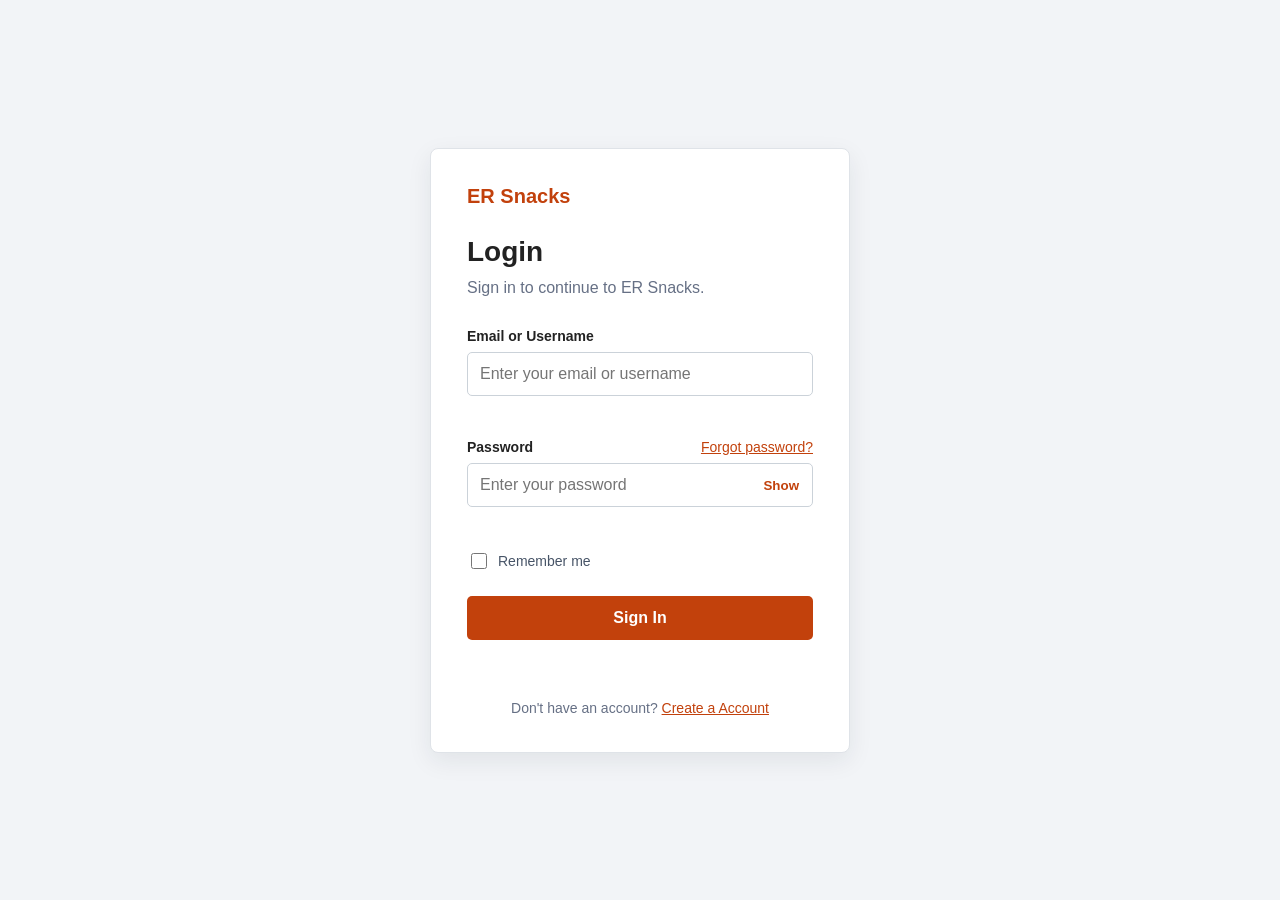
==== fontend/index.html @ fe82830e "Rename Index.html to index.html" ====
<!DOCTYPE html>
<html lang="en">

<head>
    <meta charset="UTF-8">
    <meta name="viewport" content="width=device-width, initial-scale=1.0">
    <title>ER Snacks — Sign In</title>
    <meta name="description" content="Sign in to ER Snacks Catering and order your favourite snacks and meals.">
    <link rel="preconnect" href="https://fonts.googleapis.com">
    <link rel="preconnect" href="https://fonts.gstatic.com" crossorigin>
    <link
        href="https://fonts.googleapis.com/css2?family=Lora:ital,wght@0,400;0,500;0,600;1,400;1,500&family=Nunito:wght@400;500;600;700;800&display=swap"
        rel="stylesheet">
    <link rel="stylesheet" href="../fontend/Css/login.css">
</head>

<body>
    <main class="login-page">
        <section class="login-card" aria-labelledby="loginTitle">
            <a href="../index.html" class="logo-link">ER Snacks</a>
            <h1 id="loginTitle">Login</h1>
            <p class="form-subtitle">Sign in to continue to ER Snacks.</p>

            <form id="loginForm" novalidate>
                <div class="field-group">
                    <label class="field-label" for="username">Email or Username</label>
                    <input type="text" id="username" name="username" class="field-input"
                        placeholder="Enter your email or username" autocomplete="username">
                    <span class="field-error" id="usernameError"></span>
                </div>

                <div class="field-group">
                    <div class="field-label-row">
                        <label class="field-label" for="password">Password</label>
                        <a href="#" class="field-forgot" id="forgotPassword">Forgot password?</a>
                    </div>
                    <div class="password-wrap">
                        <input type="password" id="password" name="password" class="field-input"
                            placeholder="Enter your password" autocomplete="current-password">
                        <button type="button" class="field-toggle" id="togglePassword">Show</button>
                    </div>
                    <span class="field-error" id="passwordError"></span>
                </div>

                <label class="checkbox-label" for="rememberMe">
                    <input type="checkbox" id="rememberMe" class="checkbox-input">
                    <span>Remember me</span>
                </label>

                <button type="submit" class="btn-submit" id="submitBtn">Sign In</button>
                <p class="login-message" id="loginMessage" role="alert"></p>
            </form>

            <p class="form-footer">Don't have an account? <a href="#">Create a Account</a></p>
        </section>
    </main>

    <script src="../fontend/script/script.js"></script>
</body>

</html>
---- fontend/Css/login.css ----
* {
	box-sizing: border-box;
}

body {
	margin: 0;
	font-family: Arial, sans-serif;
	color: #222;
	background: #f2f4f7;
}

.login-page {
	min-height: 100vh;
	display: flex;
	align-items: center;
	justify-content: center;
	padding: 24px;
}

.login-card {
	width: min(100%, 420px);
	padding: 36px;
	background: #fff;
	border: 1px solid #dfe3e8;
	border-radius: 8px;
	box-shadow: 0 8px 24px rgba(31, 41, 55, 0.08);
}

.logo-link {
	display: inline-block;
	margin-bottom: 28px;
	color: #c2410c;
	font-size: 20px;
	font-weight: 700;
	text-decoration: none;
}

h1 {
	margin: 0 0 8px;
	font-size: 28px;
}

.form-subtitle {
	margin: 0 0 28px;
	color: #667085;
	line-height: 1.5;
}

.field-group {
	margin-bottom: 20px;
}

.field-label-row {
	display: flex;
	justify-content: space-between;
	gap: 12px;
}

.field-label {
	display: block;
	margin-bottom: 8px;
	font-size: 14px;
	font-weight: 600;
}

.field-input {
	width: 100%;
	min-height: 44px;
	padding: 10px 12px;
	border: 1px solid #cbd2d9;
	border-radius: 5px;
	color: #222;
	font: inherit;
}

.field-input:focus {
	outline: 2px solid #f4a261;
	outline-offset: 1px;
	border-color: #c2410c;
}

.password-wrap {
	position: relative;
}

.password-wrap .field-input {
	padding-right: 64px;
}

.field-toggle {
	position: absolute;
	top: 50%;
	right: 10px;
	transform: translateY(-50%);
	padding: 4px;
	border: 0;
	background: transparent;
	color: #c2410c;
	cursor: pointer;
	font-weight: 600;
}

.field-forgot,
.form-footer a {
	color: #c2410c;
	font-size: 14px;
}

.field-error {
	display: block;
	min-height: 18px;
	margin-top: 5px;
	color: #b42318;
	font-size: 13px;
}

.checkbox-label {
	display: flex;
	align-items: center;
	gap: 8px;
	margin: 2px 0 24px;
	color: #475467;
	font-size: 14px;
}

.checkbox-input {
	width: 16px;
	height: 16px;
	accent-color: #c2410c;
}

.btn-submit {
	width: 100%;
	min-height: 44px;
	border: 0;
	border-radius: 5px;
	background: #c2410c;
	color: #fff;
	cursor: pointer;
	font: inherit;
	font-weight: 700;
}

.btn-submit:hover {
	background: #9a3412;
}

.login-message {
	min-height: 20px;
	margin: 14px 0 0;
	text-align: center;
	font-size: 14px;
}

.form-footer {
	margin: 26px 0 0;
	color: #667085;
	text-align: center;
	font-size: 14px;
}

@media (max-width: 480px) {
	.login-page {
		padding: 16px;
	}

	.login-card {
		padding: 28px 22px;
	}
}
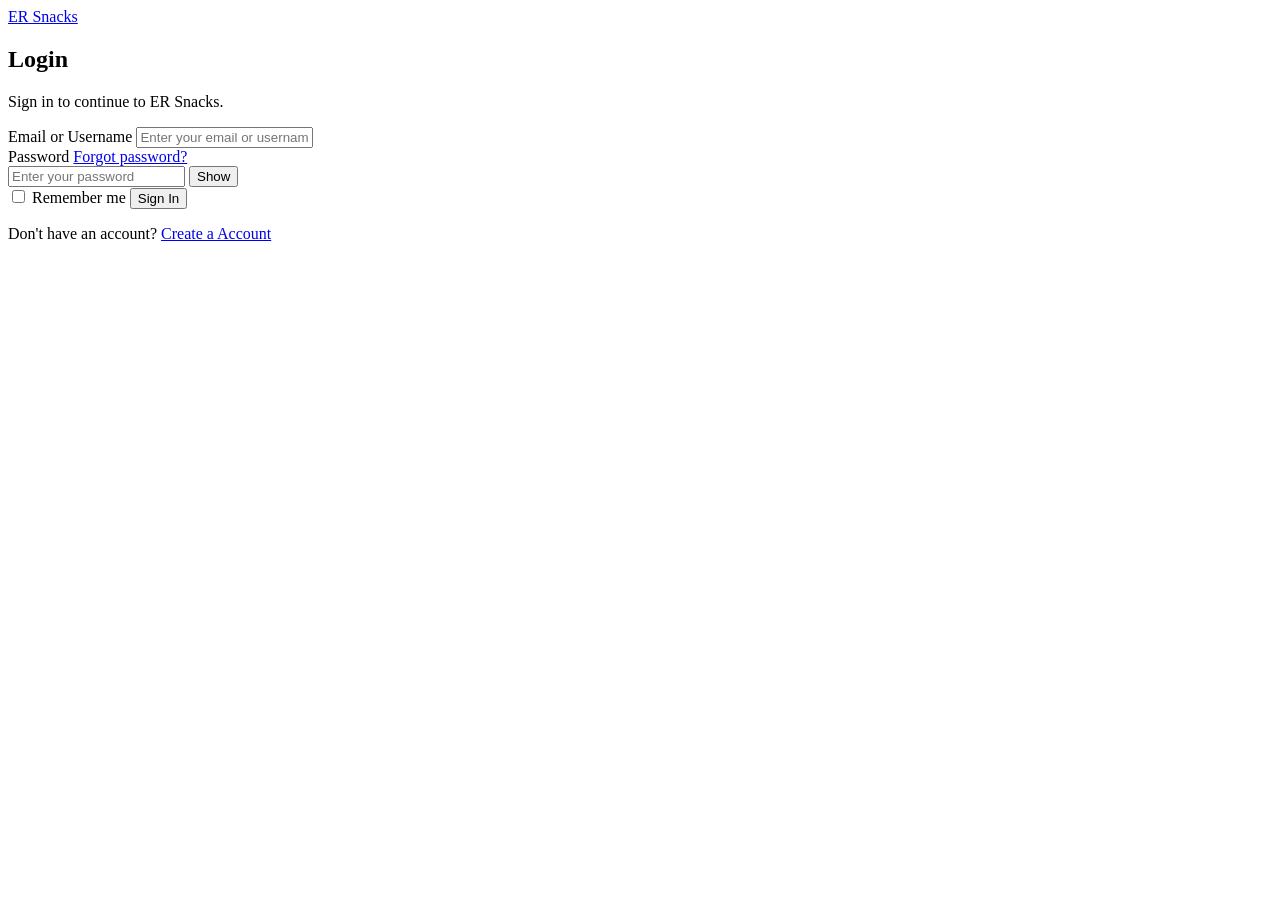
==== commit 0d4e3fab: "Fix stylesheet link path in index.html" ====
--- a/fontend/index.html
+++ b/fontend/index.html
@@ -11,7 +11,7 @@
     <link
         href="https://fonts.googleapis.com/css2?family=Lora:ital,wght@0,400;0,500;0,600;1,400;1,500&family=Nunito:wght@400;500;600;700;800&display=swap"
         rel="stylesheet">
-    <link rel="stylesheet" href="../fontend/Css/login.css">
+    <link rel="stylesheet" href="../Css/login.css">
 </head>
 
 <body>
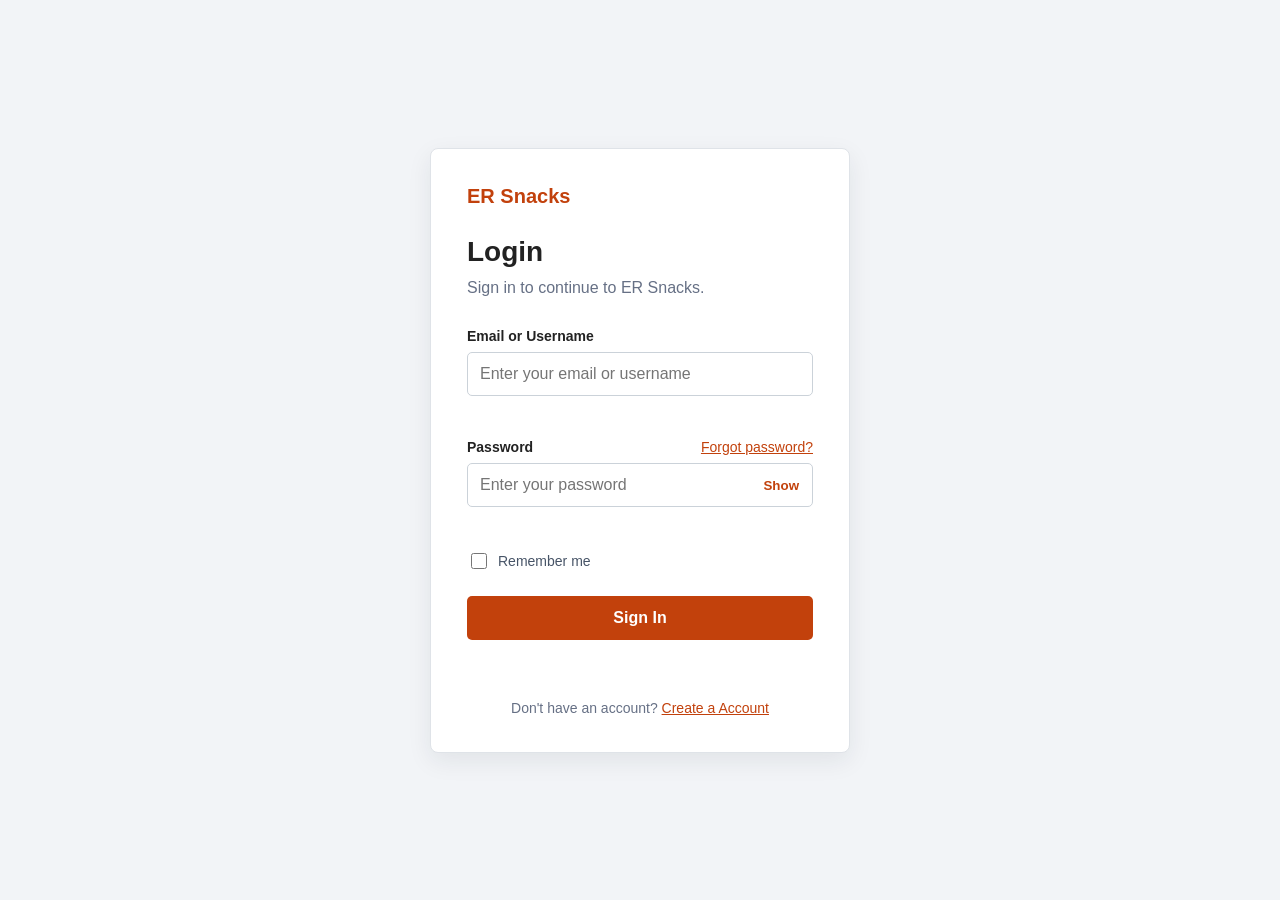
==== commit 96bf5e62: "Fix stylesheet path in index.html" ====
--- a/fontend/index.html
+++ b/fontend/index.html
@@ -11,7 +11,7 @@
     <link
         href="https://fonts.googleapis.com/css2?family=Lora:ital,wght@0,400;0,500;0,600;1,400;1,500&family=Nunito:wght@400;500;600;700;800&display=swap"
         rel="stylesheet">
-    <link rel="stylesheet" href="../Css/login.css">
+    <link rel="stylesheet" href="Css/login.css">
 </head>
 
 <body>
--- a/fontend/Css/login.css
+++ b/fontend/Css/login.css
@@ -0,0 +1,170 @@
+* {
+	box-sizing: border-box;
+}
+
+body {
+	margin: 0;
+	font-family: Arial, sans-serif;
+	color: #222;
+	background: #f2f4f7;
+}
+
+.login-page {
+	min-height: 100vh;
+	display: flex;
+	align-items: center;
+	justify-content: center;
+	padding: 24px;
+}
+
+.login-card {
+	width: min(100%, 420px);
+	padding: 36px;
+	background: #fff;
+	border: 1px solid #dfe3e8;
+	border-radius: 8px;
+	box-shadow: 0 8px 24px rgba(31, 41, 55, 0.08);
+}
+
+.logo-link {
+	display: inline-block;
+	margin-bottom: 28px;
+	color: #c2410c;
+	font-size: 20px;
+	font-weight: 700;
+	text-decoration: none;
+}
+
+h1 {
+	margin: 0 0 8px;
+	font-size: 28px;
+}
+
+.form-subtitle {
+	margin: 0 0 28px;
+	color: #667085;
+	line-height: 1.5;
+}
+
+.field-group {
+	margin-bottom: 20px;
+}
+
+.field-label-row {
+	display: flex;
+	justify-content: space-between;
+	gap: 12px;
+}
+
+.field-label {
+	display: block;
+	margin-bottom: 8px;
+	font-size: 14px;
+	font-weight: 600;
+}
+
+.field-input {
+	width: 100%;
+	min-height: 44px;
+	padding: 10px 12px;
+	border: 1px solid #cbd2d9;
+	border-radius: 5px;
+	color: #222;
+	font: inherit;
+}
+
+.field-input:focus {
+	outline: 2px solid #f4a261;
+	outline-offset: 1px;
+	border-color: #c2410c;
+}
+
+.password-wrap {
+	position: relative;
+}
+
+.password-wrap .field-input {
+	padding-right: 64px;
+}
+
+.field-toggle {
+	position: absolute;
+	top: 50%;
+	right: 10px;
+	transform: translateY(-50%);
+	padding: 4px;
+	border: 0;
+	background: transparent;
+	color: #c2410c;
+	cursor: pointer;
+	font-weight: 600;
+}
+
+.field-forgot,
+.form-footer a {
+	color: #c2410c;
+	font-size: 14px;
+}
+
+.field-error {
+	display: block;
+	min-height: 18px;
+	margin-top: 5px;
+	color: #b42318;
+	font-size: 13px;
+}
+
+.checkbox-label {
+	display: flex;
+	align-items: center;
+	gap: 8px;
+	margin: 2px 0 24px;
+	color: #475467;
+	font-size: 14px;
+}
+
+.checkbox-input {
+	width: 16px;
+	height: 16px;
+	accent-color: #c2410c;
+}
+
+.btn-submit {
+	width: 100%;
+	min-height: 44px;
+	border: 0;
+	border-radius: 5px;
+	background: #c2410c;
+	color: #fff;
+	cursor: pointer;
+	font: inherit;
+	font-weight: 700;
+}
+
+.btn-submit:hover {
+	background: #9a3412;
+}
+
+.login-message {
+	min-height: 20px;
+	margin: 14px 0 0;
+	text-align: center;
+	font-size: 14px;
+}
+
+.form-footer {
+	margin: 26px 0 0;
+	color: #667085;
+	text-align: center;
+	font-size: 14px;
+}
+
+@media (max-width: 480px) {
+	.login-page {
+		padding: 16px;
+	}
+
+	.login-card {
+		padding: 28px 22px;
+	}
+}
